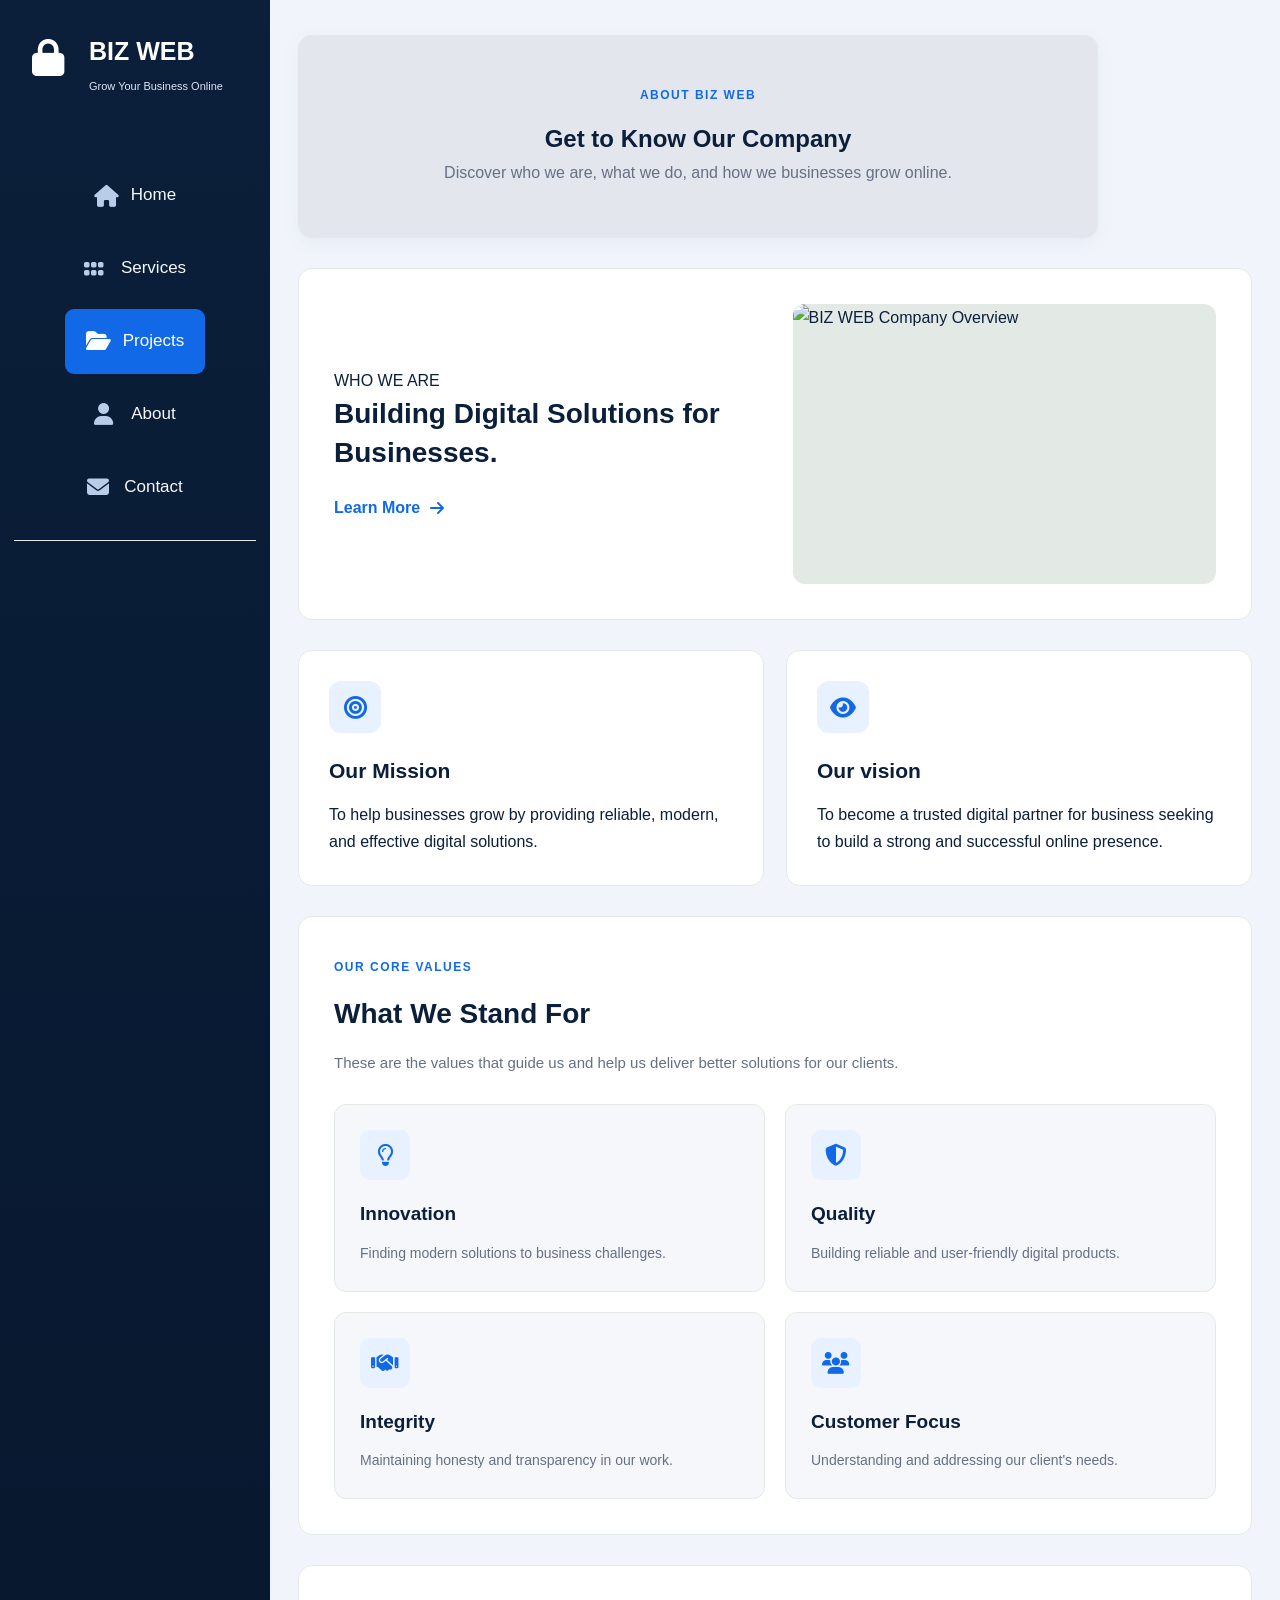
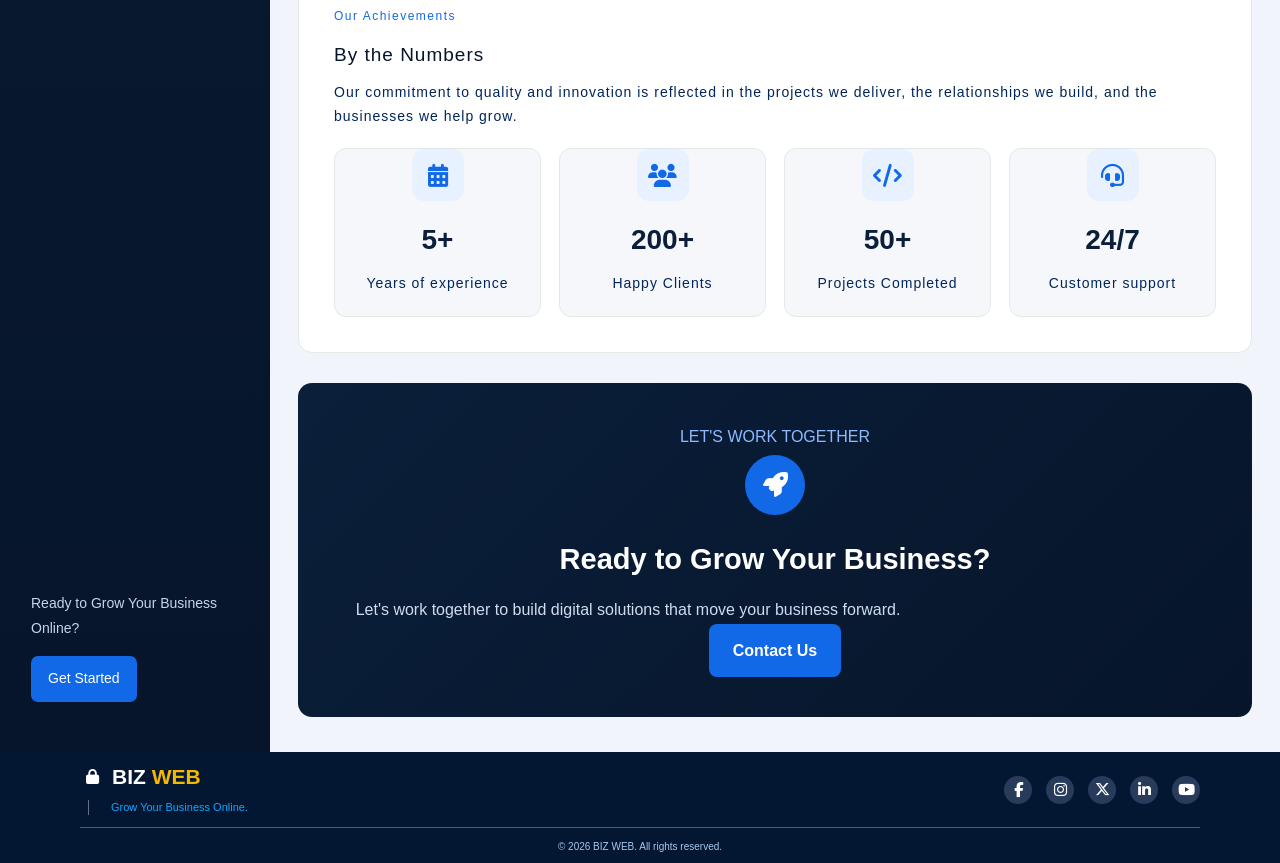
==== about.html @ c1f2aa5a "Create about.html" ====
<!DOCTYPE html>
<html lang="en">
<head>
 <meta charset="UTF-8">
 <meta name="viewport" content="width=device-width, initial-scale=1">
 <title>BIZ WEB | ABOUT</title>
  <link rel="stylesheet" href="dashboard.css">
 <link rel="stylesheet"
      href="https://cdnjs.cloudflare.com/ajax/libs/font-awesome/6.5.2/css/all.min.css">
</head>

<body>
 <div class="about-layout">
  <!---------- SIDEBAR---------->
  
 <aside class="sidebar">
        <div class="sidebar-brand">
        <h2>BIZ WEB</h2>
        <p class="sidebar-tagline">Grow Your Business Online</p>
      </div>
      <nav>
       <a href="index.html"> <i class="fas fa-house"></i> Home</a>
               <a href="services.html"><i class="fas fa-grip"></i> Services</a>
        <a href="projects.html"><i class="fas fa-folder-open"></i> Projects</a>
        <a href="about.html"><i class="fas fa-user"></i> About</a>
        <a href="contact.html"><i class="fas fa-envelope"></i> Contact</a>
      </nav>
      <div class="sidebar-bottom">
        <p>Ready to Grow Your Business Online?</p>
        <a href="contact.html" class="sidebar-cta">
          Get Started
        </a>
        
      </div>
    </aside>
    <main class="about-main">
     <section id="about-section">
      <p class="eyebrow">ABOUT BIZ WEB</p>
      <h1>Get to Know Our Company</h1>
      <p>Discover who we are, what we do, and how we businesses grow online. </p>
     </section>
     <section id="company-overview">
      <div class="overview-content">
       <span class="eyebrow">WHO WE ARE</span>
       <h2>Building Digital Solutions for Businesses. </h2>
       <a href="services.html">Learn More <i class="fas fa-arrow-right"></i></a>
      </div>
      <div class="overview-image">
       <img src="image/company-overview.jpg" alt="BIZ WEB Company Overview">
      </div>
     </section>
     <section id="featured-section">
      <div class="our-mission-container">
       <div class="mission-card">
        <div class="card-icon">
         <i class="fas fa-bullseye"></i>
        </div>
        <h3>Our Mission</h3>
        <p>To help businesses grow by providing reliable, modern, and effective digital solutions. </p>
       </div>
        <div class="vision-card">
         <div class="card-icon">
          <i class="fas fa-eye"></i>
         </div>
         <h3>Our vision</h3>
         <p>To become a trusted digital partner for business seeking to build a strong and successful online presence. </p>
        </div>
       </div>
     </section>
     <section id="core-values">
      <span class="eyebrow">OUR CORE VALUES</span>
      <h2>What We Stand For</h2>
      <p>These are the values that guide us and help us deliver better solutions for our clients. </p>
      <div class="core-container">
       <div class="core-card">
        <div class="card-icon">
         <i class="fa-regular fa-lightbulb"></i>
        </div>
        <h3>Innovation</h3>
        <p>Finding modern solutions to business challenges. </p>
       </div>
       <div class="core-card">
        <div class="card-icon">
         <i class="fas fa-shield-halved"></i>
        </div>
        <h3>Quality</h3>
        <p>Building reliable and user-friendly digital products. </p>
       </div>
       <div class="core-card">
        <div class="card-icon">
        <i class="fas fa-handshake"></i>
       </div>
       <h3>Integrity</h3>
       <p>Maintaining honesty and transparency in our work. </p>
       </div>
       <div class="core-card">
        <div class="card-icon">
         <i class="fas fa-users"></i>
        </div>
        <h3>Customer Focus</h3>
        <p>Understanding and addressing our client's needs. </p>
       </div>
      </div>
     </section>
     <section id="company-stat-section">
      <span class="eyebrow">Our Achievements</span>
      <h2>By the Numbers</h2>
      <p>Our commitment to quality and innovation is reflected in the projects we deliver, the relationships we build, and the businesses we help grow. </p>
      <div class="stats-container">
       <div class="stat-card">
        <div class="card-icon">
         <i class="fas fa-calendar-days"></i>
        </div>
        <h3>5+</h3>
        <p>Years of experience</p>
       </div>
       <div class="stat-card">
        <div class="card-icon">
         <i class="fas fa-users"></i>
        </div>
        <h3>200+</h3>
        <p>Happy Clients</p>
       </div>
       <div class="stat-card">
        <div class="card-icon">
         <i class="fas fa-code">
         </i>
        </div>
        <h3>50+</h3>
        <p>Projects Completed</p>
       </div>
       <div class="stat-card">
        <div class="card-icon">
         <i class="fas fa-headset"></i>
        </div>
        <h3>24/7</h3>
        <p>Customer support</p>
       </div>
      </div>
     </section>
     <section id="about-cta">
      <span class="eyebrow">LET'S WORK TOGETHER</span>
      <div class="cta-icon">
       <i class="fas fa-rocket"></i>
      </div>
      <h2>Ready to Grow Your Business?</h2>
      <p>Let's work together to build digital solutions
    that move your business forward. </p>
    <a href="contact.html" class="cta-btn">Contact Us</a>
  </section>
    </main>
    <footer class="site-footer">
      <div class="container-grid">
   <div class="footer-brand">
   <div class="logo">
    <i class="fas fa-lock"></i>
   </div>
   <div class="dashboard-name">BIZ <span class="highlight">WEB</span></div>
   <p class="eyebrow">Grow Your Business Online.</p>
   </div>
  <div class="contact-socials">
<a href="#" aria-label="Facebook">
        <i class="fa-brands fa-facebook-f"></i>
    </a>

    <a href="#" aria-label="Instagram">
        <i class="fa-brands fa-instagram"></i>
    </a>

    <a href="#" aria-label="X">
        <i class="fa-brands fa-x-twitter"></i>
    </a>

    <a href="#" aria-label="LinkedIn">
        <i class="fa-brands fa-linkedin-in"></i>
    </a>
    <a href="#" aria-label="YouTube">
     <i class="fa-brands fa-youtube"></i>
    </a>
    <p>© 2026 BIZ WEB. All rights reserved.</p>
</div>
</div>
</footer>
<script src="dashboard.js"></script>
</body>
</html>
---- dashboard.css ----
:root {
    --primary: #0b1f3a;       /* Main navy */
    --primary-dark: #06152a;  /* Dark navy */
    --secondary: #2f80ed;     /* Blue accent */
    --accent: #f5b800;        /* Gold accent */
    --white: #ffffff;
    --text: #475467;
    --light: #f1f3f5;
    --border: #e3eae6;
    --eyebrow: #2f80ed;
    --heading: #0b1f3a;
    --paragraph: #475467;
    --stats-bg: #e3e7ed;
}

* {
    margin: 0;
    padding: 0;
    box-sizing: border-box;
}
body {
    font-family: Arial,sans-serif;
    background-color: var(--light);
    color: var(--text);
    line-height: 1.7;
 
}
nav {
    display: flex;
    align-items: center;
    justify-content: space-between;
    background-color: var(--light);
    padding: 20px 8%;
    border-bottom: 1px solid #e3eae6;
}
.dashboard-logo {
    width: 40px;
    height: 40px;
    background-color: #FFC928;
    color: var(--secondary);
    display: flex;
    justify-content: center;
    align-items: center;
    border-radius: 50%;
    font-size: 22px;
    margin-right: 10px;
}
.dashboard-logo i {
    font-size: 20px;
    color: #06152A;
}
.dashboard-name {
    color: var(--primary-dark);
    font-size: 1.1rem;
    font-weight: 600;
}
.dashboard-name .highlight {
  color: var(--accent);
}
nav ul {
    display: flex;
    gap: 30px;
    list-style: none;
    margin: 0;
    padding: 0;
}

nav ul li a {
    text-decoration: none;
    color: var(--primary-dark);
    font-size: 16px;
    font-weight: 500;
    
}

nav ul li a:hover {
    color: var(--secondary);
}
#menu-toggle {
    display: none;
    background: var(--secondary);
    color: var(--primary);
    border: none;
    padding: 10px 14px;
    border-radius: 8px;
    font-size: 22px;
    cursor: pointer;
    transition: 0.3s ease;
}
#menu-toggle:hover {
    transform: scale(1.05);
}
/* DASHBOARD HERO */
#dashboard-hero {
    background: linear-gradient(115deg, #0b1f3a, #263da0, #5555ff);
    color: #ffffff;
    padding: 50px 7%;
    min-height: 360px;
    display: flex;
    flex-direction: column;
    align-items: flex-start;
    position: relative;
    overflow: hidden;
}

#dashboard-hero > .eyebrow {
    font-size: 20px;
    margin-bottom: 8px;
    letter-spacing: 0.3px;
}

#dashboard-hero > h2 {
    font-size: 62px;
    line-height: 1.15;
    margin-bottom: 12px;
}

#dashboard-hero > p:not(.eyebrow) {
    max-width: 470px;
    font-size: 18px;
    line-height: 1.6;
    margin-bottom: 16px;
}

#explore-our-services {
    background: #3563f6;
    color: #ffffff;
    border: none;
    border-radius: 13px;
    padding: 17px 26px;
    font-size: 16px;
    font-weight: 600;
    display: flex;
    align-items: center;
    gap: 15px;
    transition: background 0.3s ease;
}

#explore-our-services:hover {
    background: #244ce0;
}

/* PROFILE CARD */
.dashboard-container {
    position: absolute;
    top: 50%;
    right: 7%;
    transform: translateY(-50%);
    width: 34%;
}

.dashboard-card {
    background: #ffffff;
    color: #0b1f3a;
    border-radius: 14px;
    padding: 30px;
    min-height: 255px;
    box-shadow: 0 8px 25px rgba(0, 0, 0, 0.08);
    display: grid;
    grid-template-columns: 95px 1fr;
    align-content: center;
    column-gap: 22px;
}

.dashboard-card .card-icon {
    grid-row: 1 / 4;
    width: 92px;
    height: 92px;
    background: #dce5ff;
    color: #3563f6;
    border-radius: 50%;
    display: flex;
    align-items: center;
    justify-content: center;
    font-size: 56px;
}

.dashboard-card h3 {
    font-size: 24px;
    margin: 4px 0 8px;
}

.dashboard-card > p:not(.account-description) {
    color: #63769c;
    font-size: 15px;
    margin-bottom: 12px;
}

.dashboard-card .account-status {
    color: #009b5a;
    font-size: 14px;
    font-weight: 600;
    display: flex;
    align-items: center;
    gap: 10px;
    margin-top: 4px;
    margin-bottom: 0;
}

.account-status i {
    font-size: 23px;
    color: #16a34a;
}
.account-status span {
    color: #16a34a;
    font-size: 14px;
    font-weight: 600;
}
.dashboard-card hr {
    grid-column: 1 / -1;
    width: 100%;
    border: none;
    border-top: 1px solid #dce3ef;
    margin: 22px 0 18px;
}

.dashboard-card .account-description {
    grid-column: 1 / -1;
    color: #63769c;
    font-size: 15px;
    line-height: 1.6;
}

/* QUICK LINKS SECTION */
#quick-hero {
    padding: 38px 7% 24px;
    background: #f8faff;
}

#quick-hero > h3 {
    font-size: 30px;
    margin-bottom: 4px;
}

#quick-hero > p {
    color: #475a7b;
    font-size: 16px;
    margin-bottom: 20px;
}

.quick-container {
    display: grid;
    grid-template-columns: repeat(4, minmax(0, 1fr));
    gap: 22px;
}

.quick-card {
    background: #ffffff;
    border: 1px solid #dce5f3;
    border-radius: 13px;
    padding: 20px 24px;
    min-height: 235px;
    display: flex;
    flex-direction: column;
    align-items: flex-start;
    transition: transform 0.3s ease, box-shadow 0.3s ease;
}

.quick-card:hover {
    transform: translateY(-4px);
    box-shadow: 0 8px 20px rgba(11, 31, 58, 0.07);
}

.quick-card .card-icon {
    width: 56px;
    height: 56px;
    border-radius: 50%;
    background: #4169ff;
    color: #ffffff;
    display: flex;
    align-items: center;
    justify-content: center;
    font-size: 27px;
    margin-bottom: 14px;
}

.quick-card:nth-child(2) .card-icon {
    background: #25c6a6;
}

.quick-card:nth-child(3) .card-icon {
    background: #8050f6;
}

.quick-card:nth-child(4) .card-icon {
    background: #ffb91f;
}

.quick-card h3 {
    font-size: 19px;
    margin-bottom: 9px;
}

.quick-card p {
    color: #63769c;
    font-size: 15px;
    line-height: 1.55;
    margin-bottom: 15px;
}

.quick-card a {
    color: #245cff;
    font-size: 15px;
    font-weight: 600;
    display: flex;
    align-items: center;
    gap: 12px;
    margin-top: auto;
}

.quick-card a:hover {
    color: #0b1f3a;
}
.quick-card a,
.quick-card a:hover {
    text-decoration: none;
}

/* CALL-TO-ACTION SECTION */
#cta-hero {
    margin: 0 7% 24px;
    padding: 18px 24px;
    min-height: 100px;
    background: #f0f4ff;
    border: 1px solid #dfe7ff;
    border-radius: 13px;
    display: flex;
    align-items: center;
    gap: 24px;
}

.cta-icon {
    width: 60px;
    height: 60px;
    flex-shrink: 0;
    background: #dce5ff;
    color: #3563f6;
    border-radius: 50%;
    display: flex;
    align-items: center;
    justify-content: center;
    font-size: 32px;
}

#cta-hero h3 {
    font-size: 20px;
    margin-bottom: 5px;
}

#cta-hero p {
    color: #63769c;
    font-size: 14px;
    line-height: 1.5;
}

#view-more {
    margin-left: auto;
    background: #ffffff;
    color: #245cff;
    border: 1px solid #245cff;
    border-radius: 12px;
    padding: 12px 20px;
    font-size: 14px;
    display: flex;
    align-items: center;
    gap: 12px;
    white-space: nowrap;
}

#view-more:hover {
    background: #245cff;
    color: #ffffff;
}

/* FOOTER */
.site-footer {
    background: #0b1f3a;
    color: #ffffff;
    padding: 22px 7%;
}

.container-grid {
    display: flex;
    align-items: center;
    justify-content: space-between;
    gap: 25px;
}

.footer-brand {
    display: flex;
    align-items: center;
    gap: 10px;
}

.footer-brand .logo {
    background: transparent;
    color: #ffffff;
    font-size: 30px;
    width: 35px;
}

.footer-brand .dashboard-name {
    color: #ffffff;
    font-size: 21px;
}

.footer-brand .eyebrow {
    color: #ffffff;
    font-size: 14px;
    border-left: 1px solid #62708b;
    padding-left: 22px;
    margin-left: 8px;
}

.contact-socials {
    display: flex;
    align-items: center;
    gap: 12px;
}

.contact-socials a {
    color: #ffffff;
    background: #293b5a;
    width: 28px;
    height: 28px;
    border-radius: 50%;
    display: flex;
    align-items: center;
    justify-content: center;
    font-size: 17px;
}

.contact-socials a:hover {
    background: #3563f6;
}
.contact-socials a,
.contact-socials a:hover {
    text-decoration: none;
}

.contact-socials p {
    font-size: 12px;
    margin-left: 80px;
    white-space: nowrap;
}

/* ==============================
   SERVICES HERO SECTION
============================== */

#our-services-hero {
    min-height: 297px;
    padding: 28px 6.4%;
    position: relative;
    isolation: isolate;
    overflow: hidden;
    display: flex;
    flex-direction: column;
    align-items: flex-start;
    justify-content: center;
    color: var(--white);

    background-color: var(--navy);

    /*
       Place your hero image in the same folder
       as this CSS file and name it services-hero.jpg.
    */

    background-image: url("services-hero.jpg");
    background-position: center;
    background-size: cover;
    background-repeat: no-repeat;
}

/* Dark blue overlay on the left */

#our-services-hero::before {
    content: "";
    position: absolute;
    inset: 0;
    z-index: -1;

    background: linear-gradient(
        110deg,
        #061b40 0%,
        #06265a 65%,
        rgba(0, 39, 95, 0.92) 100%
    );

    clip-path: polygon(
        0 0,
        62.5% 0,
        48% 100%,
        0 100%
    );
}

/* Diagonal blue stripe */

#our-services-hero::after {
    content: "";
    position: absolute;
    inset: 0;
    z-index: -1;

    background-color: #0864e9;

    clip-path: polygon(
        62.5% 0,
        65% 0,
        48% 100%,
        45.5% 100%
    );
}

/* Hero eyebrow */
#our-services-hero .eyebrow {
    color: #ffca28;
    font-size: 17px;
    font-weight: 800;
    letter-spacing: 2px;
    margin-bottom: 4px;
}

#our-services-hero .eyebrow span {
    display: inline-block;
    width: 34px;
    height: 2px;
    background-color: #ffca28;
    margin-left: 12px;
    vertical-align: middle;
}

/* Main heading */

#our-services-hero h1 {
    max-width: 455px;
    font-size: 36px;
    font-weight: 800;
    line-height: 1.12;
    margin-bottom: 10px;
    color: var(--white);
}

#our-services-hero h1 .highlight {
    color: #12a3ff;
}

/* Hero description */

#our-services-hero > p:last-child {
    max-width: 410px;
    font-size: 15px;
    line-height: 1.45;
    color: #f5f8ff;
}
.our-service-card a {
    color: #007bff;
    font-size: 12px;
    font-weight: 600;
    text-decoration: none;
    display: inline-flex;
    align-items: center;
    gap: 10px;
    margin: auto 20px 14px;
    padding-top: 2px;
}


/* ==============================
   WHAT WE OFFER SECTION
============================== */

#what-we-offer-hero {
    padding: 25px 6.25% 28px;
    text-align: center;
    background-color: var(--white);
}

/* Section eyebrow */

#what-we-offer-hero > .eyebrow {
    color: #ffad00;
    font-size: 13px;
    font-weight: 800;
    letter-spacing: 0.5px;
    margin-bottom: 1px;
}

#what-we-offer-hero > .eyebrow span {
    display: inline-block;
    width: 27px;
    height: 2px;
    background-color: var(--accent);
    vertical-align: middle;
    margin: 0 10px;
}

/* Section heading */

#what-we-offer-hero > h2 {
    color: var(--text);
    font-size: 34px;
    font-weight: 800;
    line-height: 1.25;
    margin-bottom: 3px;
}

#what-we-offer-hero > h2 .highlight {
    color: var(--blue);
}

/* Introductory paragraph */

#what-we-offer-hero > p:not(.eyebrow) {
    max-width: 550px;
    margin: 0 auto 20px;
    font-size: 13px;
    line-height: 1.55;
    color: #24446f;
}

/* Service cards container */

.our-services-container {
    display: grid;
    grid-template-columns: repeat(3, minmax(0, 1fr));
    gap: 18px 21px;
    text-align: left;
}

/* Individual service card */

.our-service-card {
    min-width: 0;
    border: 1px solid var(--border);
    border-radius: 8px;
    overflow: hidden;
    background-color: var(--white);
    display: flex;
    flex-direction: column;
    transition:
        transform 0.3s ease,
        box-shadow 0.3s ease;
}

.our-service-card:hover {
    transform: translateY(-4px);
    box-shadow: 0 8px 22px rgba(0, 39, 95, 0.1);
}

/* Service images */

.our-service-card img {
    display: block;
    width: 100%;
    height: 135px;
    object-fit: cover;
}

/* Service titles */

.our-service-card h3 {
    color: var(--text);
    font-size: 14px;
    font-weight: 800;
    line-height: 1.4;
    margin: 13px 20px 5px;
}

/* Service descriptions */

.our-service-card p {
    color: #29466f;
    font-size: 12.5px;
    line-height: 1.45;
    margin: 0 20px 10px;
}

/* Learn More links */

.our-service-card a {
    color: #007bff;
    font-size: 12px;
    font-weight: 600;
    display: inline-flex;
    align-items: center;
    gap: 10px;
    margin: auto 20px 14px;
    padding-top: 2px;
}

.our-service-card a:hover {
    color: #0054b8;
}

.our-service-card a i {
    font-size: 13px;
    transition: transform 0.3s ease;
}

.our-service-card a:hover i {
    transform: translateX(4px);
}


/* ==============================
   WHY CHOOSE BIZ WEB
============================== */

#why-choose-hero {
    padding: 12px 6.25% 22px;
    text-align: center;
    background-color: #edf6ff;
    background-image: linear-gradient(
        120deg,
        #f3f9ff,
        #eaf4ff
    );
}

/* Section eyebrow */

#why-choose-hero > .eyebrow {
    color: #f0a900;
    font-size: 13px;
    font-weight: 800;
    margin-bottom: 2px;
}

#why-choose-hero > .eyebrow span {
    display: inline-block;
    width: 27px;
    height: 2px;
    background-color: var(--accent);
    vertical-align: middle;
    margin: 0 10px;
}

/* Main heading */

#why-choose-hero > h2 {
    color: var(--text);
    font-size: 30px;
    font-weight: 800;
    line-height: 1.3;
    margin-bottom: 10px;
}

#why-choose-hero > h2 .highlight {
    color: var(--blue);
}

/* Benefits container */

.why-choose-container {
    display: grid;
    grid-template-columns: repeat(4, minmax(0, 1fr));
    gap: 22px;
}

/* Individual benefit */

.why-choose-card {
    display: flex;
    flex-direction: column;
    align-items: center;
    text-align: center;
}

/* Circular icon background */

.card-icon {
    width: 52px;
    height: 52px;
    border-radius: 50%;
    background-color: var(--secondary);
    color: var(--white);
    display: flex;
    justify-content: center;
    align-items: center;
    margin-bottom: 9px;
    font-size: 25px;
}

/* Alternate icon backgrounds */

.why-choose-card:nth-child(even) .card-icon {
    background-color: #ffbd16;
}

/* Benefit titles */

.why-choose-card h3 {
    font-size: 12px;
    font-weight: 800;
    color: var(--text);
    margin-bottom: 5px;
}

/* Benefit descriptions */

.why-choose-card p {
    max-width: 200px;
    color: #29466f;
    font-size: 11.5px;
    line-height: 1.5;
}


/* ==============================
   CALL-TO-ACTION SECTION
============================== */

#cta-section {
    min-height: 91px;
    padding: 14px 8%;
    position: relative;
    overflow: hidden;

    display: grid;

    /*
       Icon | Message | Button
    */

    grid-template-columns: 82px minmax(0, 1fr) auto;
    align-items: center;
    column-gap: 30px;

    background-color: var(--navy);
    background-image: linear-gradient(
        110deg,
        #061b40,
        #00265c
    );

    color: var(--white);
}

/* Blue diagonal shapes */

#cta-section::before {
    content: "";
    position: absolute;
    top: 0;
    left: 0;
    width: 62px;
    height: 100%;
    background-color: #0864e9;
    clip-path: polygon(0 0, 100% 0, 0 100%);
}

#cta-section::after {
    content: "";
    position: absolute;
    top: 0;
    right: 0;
    width: 42px;
    height: 100%;
    background-color: #0864e9;
    clip-path: polygon(100% 0, 100% 100%, 0 100%);
}

/* Rocket icon container */

.section-icon {
    min-height: 52px;
    border-right: 1px solid rgba(255, 255, 255, 0.6);

    display: flex;
    align-items: center;
    justify-content: center;

    color: var(--yellow);
    font-size: 39px;
}

/* CTA heading */

#cta-section h2 {
    color: var(--white);
    font-size: 22px;
    font-weight: 800;
    line-height: 1.3;
    margin-bottom: 2px;
}

#cta-section h2 .highlight {
    color: #10a5ff;
}

/* CTA paragraph */

#cta-section > p {
    grid-column: 2;
    grid-row: 2;
    color: #f3f7ff;
    font-size: 12px;
    line-height: 1.5;
}

/* CTA button */

#get-started {
    grid-column: 3;
    grid-row: 1 / 3;

    min-width: 132px;
    padding: 10px 19px;

    border: none;
    border-radius: 30px;

    background-color: var(--accent);
    color: var(--navy);

    font-size: 12px;
    font-weight: 800;

    display: inline-flex;
    align-items: center;
    justify-content: center;
    gap: 12px;

    transition:
        background-color 0.3s ease,
        transform 0.3s ease;
}

#get-started:hover {
    background-color: var(--heading);
    transform: translateY(-2px);
}

#get-started i {
    font-size: 13px;
}


/* ==============================
   FOOTER
============================== */

.site-footer {
    background-color: #031733;
    color: var(--white);
    padding: 12px 6.25% 8px;
}

/* Footer main layout */

.container-grid {
    display: grid;
    grid-template-columns: 1fr auto;
    align-items: center;
    gap: 15px;
    padding-bottom: 12px;
    border-bottom: 1px solid rgba(255, 255, 255, 0.3);
}

/* Footer brand */

.footer-brand {
    display: grid;
    grid-template-columns: 27px auto;
    align-items: center;
    column-gap: 5px;
}

/* Footer logo */

.footer-brand .logo {
    width: 25px;
    height: 25px;
    border-radius: 50%;
    background-color: var(--yellow);
    color: var(--navy);

    display: flex;
    align-items: center;
    justify-content: center;

    font-size: 15px;
}

/* Footer brand name */

.dashboard-name {
    color: var(--primary-dark);
    font-size: 17px;
    font-weight: 800;
    line-height: 1.2;
}

.dashboard-name .highlight {
    color: var(--accent);
}

/* Footer tagline */

.footer-brand .eyebrow {
    grid-column: 1 / 3;
    color: #12a5ff;
    font-size: 11px;
    margin-top: 1px;
    line-height: 1.4;
}

/* Social media links */

.contact-socials {
    display: flex;
    align-items: center;
    justify-content: flex-end;
    gap: 14px;
}

.contact-socials a {
    color: var(--white);
    font-size: 15px;
    display: inline-flex;
    align-items: center;
    justify-content: center;
    transition: color 0.3s ease;
}

.contact-socials a:hover {
    color: var(--yellow);
}

/* Copyright */

.contact-socials p {
    display: none;
}

/* Copyright text at the bottom */

.site-footer::after {
    content: "© 2026 BIZ WEB. All rights reserved.";
    display: block;
    text-align: center;
    color: #a7c8ee;
    font-size: 10px;
    padding-top: 10px;
}


/* =====================================
   BIZ WEB PROJECTS DASHBOARD
===================================== */

.projects-layout {
  display: flex;
  min-height: 100vh;
  background: #f1f5fb;
  font-family: Arial, sans-serif;
  color: #0b1f3a;
}

/* =====================================
   SIDEBAR
===================================== */

.sidebar {
  width: 270px;
  min-width: 270px;
  min-height: 100vh;
  background: linear-gradient(180deg, #0b1f3a, #06152a);
  color: #f5f7fa;
  padding: 30px 14px;
  display: flex;
  flex-direction: column;
  box-sizing: border-box;
}

.sidebar-brand {
  padding: 0 20px;
  margin-bottom: 48px;
  position: relative;
}

.sidebar-brand::before {
  content: "\f023";
  font-family: "Font Awesome 6 Free";
  font-weight: 900;
  font-size: 37px;
  position: absolute;
  left: 18px;
  top: -4px;
  color: #ffffff;
}

.sidebar-brand h2 {
  font-size: 25px;
  margin: 0 0 4px 55px;
  font-weight: 700;
  color: #ffffff;
}

.sidebar-tagline {
  font-size: 11px;
  margin: 0 0 0 55px;
  white-space: nowrap;
  color: #dce6f5;
}

/* SIDEBAR NAVIGATION */

.sidebar nav {
  display: flex;
  flex-direction: column;
  gap: 8px;
}
.sidebar nav {
  background: transparent;
}

.sidebar nav a {
  display: flex;
  align-items: center;
  gap: 15px;
  padding: 18px 21px;
  border-radius: 9px;
  background: transparent;
  color: #f5f7fa;
  text-decoration: none;
  font-size: 17px;
  transition: background 0.3s ease;
}

.sidebar nav a i {
  width: 22px;
  font-size: 22px;
  color: #b9cce8;
}

.sidebar nav a:hover,
.sidebar nav a[href="projects.html"] {
background: #1269e8;
  color: #ffffff;
}

.sidebar nav a[href="projects.html"] i {
  color: #ffffff;
}

/* SIDEBAR BOTTOM */

.sidebar-bottom {
  margin-top: auto;
  padding: 20px 17px;
  color: #c6d5eb;
}

.sidebar-bottom p {
  font-size: 14px;
  line-height: 1.8;
  margin-bottom: 15px;
}

.sidebar-cta {
  display: inline-block;
  padding: 11px 17px;
  background: #1269e8;
  border-radius: 7px;
  color: #ffffff;
  text-decoration: none;
  font-size: 14px;
}
/* =====================================
   MAIN PROJECT AREA
===================================== */

.project-main {
  flex: 1;
  min-width: 0;
  padding: 38px 25px;
  background: #f1f5fb;
  border-radius: 9px 0 0 0;
  box-sizing: border-box;
}

/* =====================================
   PROJECT HERO
===================================== */

#project-hero {
  display: grid;
  grid-template-columns: minmax(0, 1fr) repeat(3, 176px);
  column-gap: 22px;
  row-gap: 12px;
  align-items: start;
  margin-bottom: 44px;
  padding: 0 9px;
}

#project-hero > .eyebrow {
  grid-column: 1;
  grid-row: 1;
  margin: 0 0 0;
  color: #0868f5;
  font-size: 15px;
  font-weight: 700;
  letter-spacing: 2px;
}

#project-hero > h2 {
  grid-column: 1;
  grid-row: 2;
  margin: 0;
  font-size: 31px;
  line-height: 1.35;
  color: #0b1f3a;
}

#project-hero > p:not(.eyebrow) {
  grid-column: 1;
  grid-row: 3;
  margin: 5px 0 0;
  font-size: 17px;
  line-height: 1.75;
  color: #506d9c;
}

/* =====================================
   PROJECT STATISTICS
===================================== */

.project-stats-container {
  grid-column: 2 / 5;
  grid-row: 1 / 4;
  display: grid;
  grid-template-columns: repeat(3, minmax(0, 1fr));
  gap: 22px;
}

.project-stat-card {
  min-height: 163px;
  padding: 20px 24px;
  background: #ffffff;
  border-radius: 12px;
  box-shadow: 0 5px 20px rgba(24, 67, 125, 0.04);
  box-sizing: border-box;
}

.card-icon {
  width: 47px;
  height: 47px;
  border-radius: 50%;
  display: flex;
  align-items: center;
  justify-content: center;
  background: #e5efff;
  color: #0868f5;
  font-size: 22px;
  margin-bottom: 13px;
}

.project-stat-card:nth-child(2) .card-icon {
  background: #fff2d4;
  color: #f5a800;
}

.project-stat-card:nth-child(3) .card-icon {
  background: #d9f7e9;
  color: #08ad65;
}

.project-stat-card h3 {
  font-size: 29px;
  margin: 0 0 7px;
  color: #0b1f3a;
}

.project-stat-card p {
  margin: 0;
  font-size: 15px;
  color: #6983ad;
}


/* =====================================
   PROJECT CARDS SECTION
===================================== */

.project-section {
  display: grid;
  grid-template-columns: repeat(3, minmax(0, 1fr));
  gap: 20px;
  align-items: stretch;
}

/* Your first project-container wraps the first card.
   Make it behave like the other project cards. */

.project-container {
  display: contents;
}

.project-card {
  min-width: 0;
  padding: 24px 25px 25px;
  background: #ffffff;
  border-radius: 12px;
  box-shadow: 0 5px 20px rgba(24, 67, 125, 0.05);
  box-sizing: border-box;
  display: flex;
  flex-direction: column;
}

/* PROJECT IMAGE */

.project-image {
  width: 100%;
  height: 194px;
  margin-bottom: 30px;
  overflow: hidden;
  border-radius: 8px;
  border: 1px solid #d9e4f4;
  box-sizing: border-box;
}

.project-image img {
  display: block;
  width: 100%;
  height: 100%;
  object-fit: cover;
  object-position: center;
}

/* PROJECT STATUS */

.project-status {
  display: inline-flex;
  align-items: center;
  align-self: flex-start;
  gap: 8px;
  padding: 6px 10px;
  border-radius: 20px;
  font-size: 14px;
  margin-bottom: 15px;
}

.status-dot {
  width: 10px;
  height: 10px;
  display: inline-block;
  border-radius: 50%;
  flex-shrink: 0;
}

.project-status.in-progress {
  background: #fff3d5;
  color: #754000;
}

.project-status.in-progress .status-dot {
  background: #ffb900;
}

.project-status.completed {
  background: #dff8ec;
  color: #0b1f3a;
}

.project-status.completed .status-dot {
  background: #0bb86b;
}

.project-status.pending {
  background: #edf2fa;
  color: #0b1f3a;
}

.project-status.pending .status-dot {
  background: #879bbb;
}

/* PROJECT TITLES */

.project-card h3 {
  margin: 0 0 10px;
  font-size: 22px;
  line-height: 1.4;
  color: #0b1f3a;
}

/* PROJECT DESCRIPTIONS */

.project-card > p {
  margin: 0 0 22px;
  font-size: 16px;
  line-height: 1.6;
  color: #506d9c;
}

/* TECHNOLOGY LABELS */

.project-technologies {
  display: flex;
  flex-wrap: wrap;
  gap: 9px;
  margin-top: auto;
  margin-bottom: 27px;
}

.project-technologies span {
  padding: 6px 14px;
  background: #eaf2ff;
  border-radius: 20px;
  font-size: 13px;
  color: #0756c9;
}

/* CARD DIVIDER */

.project-card hr {
  width: 100%;
  height: 1px;
  border: none;
  background: #e3ebf7;
  margin: 0 0 21px;
}

/* VIEW PROJECT LINK */

.project-card > a {
  display: inline-flex;
  align-items: center;
  justify-content: flex-start;
  gap: 14px;
  text-decoration: none;
  color: #0868f5;
  font-size: 16px;
  font-weight: 600;
}

.project-card > a i {
  font-size: 17px;
  transition: transform 0.3s ease;
}

.project-card > a:hover i {
  transform: translateX(5px);
}


/* =====================================
   PROJECTS PAGE FOOTER
===================================== */

.projects-layout > .site-footer {
  display: none;
}


/* =====================================
   ABOUT PAGE LAYOUT
===================================== */

.about-layout {
  display: flex;
  flex-wrap: wrap;
  width: 100%;
  min-height: 100vh;
  background: #f1f5fb;
  font-family: Arial, sans-serif;
  color: #0b1f3a;
  box-sizing: border-box;
  margin: 0;
}

/* =====================================
   SIDEBAR
===================================== */

.about-layout .sidebar {
  width: 270px;
  min-width: 270px;
  min-height: 100vh;
  background: linear-gradient(180deg, #0b1f3a, #06152a);
  color: #f5f7fa;
  padding: 30px 14px;
  display: flex;
  flex-direction: column;
  box-sizing: border-box;
}

.about-layout .sidebar-brand {
  padding: 0 20px;
  margin-bottom: 48px;
  position: relative;
}

.about-layout .sidebar-brand::before {
  content: "\f023";
  font-family: "Font Awesome 6 Free";
  font-weight: 900;
  font-size: 37px;
  position: absolute;
  left: 18px;
  top: -4px;
  color: #ffffff;
}

.about-layout .sidebar-brand h2 {
  font-size: 25px;
  margin: 0 0 4px 55px;
  font-weight: 700;
  color: #ffffff;
}

.about-layout .sidebar-tagline {
  font-size: 11px;
  margin: 0 0 0 55px;
  white-space: nowrap;
  color: #dce6f5;
}

/* SIDEBAR NAVIGATION */
.about-layout > .site-footer {
  flex: 0 0 100%;
}


/* =====================================
   PROJECTS PAGE FOOTER
===================================== */







/* =====================================
   MAIN CONTENT
===================================== */

.about-main {
  flex: 1;
  align-items: center;
  justify-content: center;
  padding: 35px 28px;
}

.about-main #about-section {
  padding: 50px;
  align-items: center;
  justify-content: center;
  margin-bottom: 30px;
  display: flex;
  flex-direction: column;
  max-width: 800px;
  background: var(--stats-bg);
  border-radius: 14px;
  box-shadow: 0 5px 20px rgba(24, 67, 125, 0.05);
}

.about-main #about-section h1,
.about-main #about-section h2,
.about-main #about-section h3 {
  color: #0b1f3a;
}

.about-main #about-section p {
  line-height: 1.8;
  color: #667085;
}

.about-main #about-section .eyebrow {
  display: inline-block;
  margin-bottom: 12px;
  color: #1269e8;
  font-size: 12px;
  font-weight: 700;
  letter-spacing: 1.5px;
}



/* =====================================
   COMPANY OVERVIEW
===================================== */

#company-overview {
  display: flex;
  align-items: center;
  margin-bottom: 30px;
  justify-content: space-between;
  gap: 35px;
  padding: 35px;
  background: #ffffff;
  border-radius: 14px;
  border: 1px solid #e3eae6;
}

.overview-content {
  flex: 1;
}

.overview-content h2 {
  max-width: 450px;
  font-size: 28px;
  line-height: 1.4;
  margin: 0 0 22px;
}

.overview-content a {
  display: inline-flex;
  align-items: center;
  gap: 10px;
  color: #1269e8;
  text-decoration: none;
  font-weight: 700;
}

.overview-content a:hover {
  color: #0b1f3a;
}

.overview-image {
  flex: 1;
  min-width: 0;
}

.overview-image img {
  display: block;
  width: 100%;
  height: 280px;
  object-fit: cover;
  border-radius: 12px;
  background: #e3eae6;
}


/* =====================================
   MISSION AND VISION
===================================== */

#featured-section .our-mission-container {
  display: grid;
  grid-template-columns: repeat(2, minmax(0, 1fr));
  gap: 22px;
  min-width: 0;
  margin-bottom: 30px;
}

.mission-card,
.vision-card {
  height: 100%;
  box-sizing: border-box;
  padding: 30px;
  background: #ffffff;
  border: 1px solid #e3eae6;
  border-radius: 14px;
  transition: transform 0.3s ease, box-shadow 0.3s ease;
}

.mission-card:hover,
.vision-card:hover {
  transform: translateY(-4px);
  box-shadow: 0 10px 25px rgba(11, 31, 58, 0.08);
}

.card-icon {
  display: flex;
  align-items: center;
  justify-content: center;
  width: 52px;
  height: 52px;
  margin-bottom: 20px;
  border-radius: 12px;
  background: #e8f1ff;
  color: #1269e8;
  font-size: 23px;
}

.mission-card h3,
.vision-card h3 {
  margin: 0 0 12px;
  font-size: 21px;
}

.mission-card p,
.vision-card p {
  margin-bottom: 0;
}


/* =====================================
   CORE VALUES
===================================== */

#core-values {
padding: 35px;
background: #ffffff;
border: 1px solid #e3eae6;
border-radius: 14px;
margin-bottom: 30px;
}

/* Section eyebrow */
#core-values > .eyebrow {
display: inline-block;
margin-bottom: 12px;
color: #1269e8;
font-size: 12px;
font-weight: 700;
letter-spacing: 1.5px;
}

/* Section heading */
#core-values > h2 {
margin: 0 0 12px;
color: #0b1f3a;
font-size: 28px;
}

/* Section description */
#core-values > p {
max-width: 650px;
margin: 0 0 28px;
color: #667085;
font-size: 15px;
line-height: 1.8;
}

/* Cards layout */
#core-values .core-container {
display: grid;
grid-template-columns: repeat(2, minmax(0, 1fr));
gap: 20px;
}

/* Individual cards */
#core-values .core-card {
padding: 25px;
background: #f5f7fa;
border: 1px solid #e3eae6;
border-radius: 12px;
transition: transform 0.3s ease, box-shadow 0.3s ease;
}

/* Card hover effect */
#core-values .core-card:hover {
transform: translateY(-4px);
box-shadow: 0 8px 20px rgba(11, 31, 58, 0.08);
}

/* Icon container */
#core-values .card-icon {
display: flex;
align-items: center;
justify-content: center;
width: 50px;
height: 50px;
margin-bottom: 18px;
border-radius: 10px;
background: #e8f1ff;
color: #1269e8;
}

/* Icon itself */
#core-values .card-icon i {
font-size: 22px;
}

/* Card heading */
#core-values .core-card h3 {
margin: 0 0 10px;
color: #0b1f3a;
font-size: 19px;
}

/* Card description */
#core-values .core-card p {
margin: 0;
color: #667085;
font-size: 14px;
line-height: 1.8;
}
/* ======================================
COMPANY OVERVIEW
===================================== */
#company-stat-section {
  padding: 35px;
  margin-bottom: 30px;
  background: #ffffff;
  border: 1px solid #e3eae6;
  border-radius: 14px;
}
#company-stat-section h2 {
    margin: 0 0 10px;
    color: var(--primary-dark);
    font-size: 19px;
    font-weight: 500;
    letter-spacing: 1px;
}
#company-stat-section p {
    font-size: 14px;
    font-weight: 500;
    margin-bottom: 20px;
    letter-spacing: 1px;
    color: #00265c;
}
#company-stat-section .eyebrow {
    display: inline-block;
    margin-bottom: 12px;
    color: #1269e8;
    font-size: 12px;
    font-weight: 500;
    letter-spacing: 1.5px
}
.stats-container {
  display: grid;
  grid-template-columns: repeat(4, minmax(0, 1fr));
  gap: 18px;
}
.stat-card {
  padding: 25x 15px;
  text-align: center;
  background: #f5f7fa;
  border: 1px solid #e3eae6;
  border-radius: 12px;
  transition: transform 0.3s ease, box-shadow 0.3s ease;
}
.stat-card:hover {
  transform: translateY(-4px);
  box-shadow: 0 8px 20px rgba(11, 31, 58, 0.07);
}
.stat-card .card-icon {
  margin: 0 auto 15px;
}
.stat-card h3 {
  margin: 0 0 8px;
  color: var(--heading);
  font-size: 28px;
}
.stat-card p {
  margin: 0;
  font-size: 13px;
}

/* ============================
CALL TO ACTION 
============================ */
#about-cta {
  padding: 40px 30px;
  text-align: center;
  background: linear-gradient(135deg, #0b1f3a, #06152A);
  border-radius: 14px;
  color:#ffffff;
}
#about-cta .eyebrow {
  color:#8dbaff;
}
#about-cta .cta-icon {
  display: flex;
  align-items: center;
  justify-content: center;
  width: 60px;
  height: 60px;
  margin: 5px auto 20px;
  border-radius: 50%;
  background: #1269e8;
  color:#ffffff;
  font-size: 25px;
}
#about-cta h2 {
  margin: 0 0 12px;
  color: #ffffff;
  font-size: 29px;

}
#about-cta p {
  max-width: 600px;
  margin: 0 auto 25x;
  color:#d0dced;
}
#about-cta .cta-btn {
  display: inline-block;
  padding: 13px 24px;
  background: #1269e8;
  color: #ffffff;
  text-decoration: none;
  font-weight: 700;
  border-radius: 8px;
  transition: background 0.3s ease;

} 
#about-cta .cta-btn:hover {
  background: #2f80ed;
}



/* =====================================
   CONTACT PAGE BASE
===================================== */

#contact-section,
#contact-content,
#contact-social,
#contact-info,
#contact-cta {
  font-family: Arial, sans-serif;
  box-sizing: border-box;
}

#contact-section *,
#contact-content *,
#contact-social *,
#contact-info *,
#contact-cta * {
  box-sizing: border-box;
}

#contact-section {
  background: #0b1f3a;
  color: #f5f7fa;
  padding: 100px 8%;
  text-align: center;
}

#contact-section .eyebrow {
  color: #f5b800;
  font-size: 13px;
  font-weight: bold;
  letter-spacing: 2px;
  margin-bottom: 20px;
}

#contact-section h2 {
  max-width: 800px;
  margin: 0 auto 20px;
  font-size: clamp(32px, 5vw, 54px);
  line-height: 1.2;
}

#contact-section > p:last-child {
  max-width: 680px;
  margin: 0 auto;
  color: #d4deeb;
  font-size: 16px;
  line-height: 1.8;
}

/* =====================================
   CONTACT INFORMATION
===================================== */

#contact-content {
  background: #f1f3f5;
  padding: 85px 8%;
  text-align: center;
}

#contact-content > .eyebrow {
  color: #2f80ed;
  font-size: 13px;
  font-weight: bold;
  letter-spacing: 2px;
  margin-bottom: 14px;
}

#contact-content > h2 {
  color: #0b1f3a;
  font-size: clamp(28px, 4vw, 40px);
  margin: 0 0 18px;
}

#contact-content > p:not(.eyebrow) {
  max-width: 650px;
  margin: 0 auto;
  color: #475467;
  line-height: 1.8;
}

.content-details {
  display: grid;
  grid-template-columns: repeat(2, minmax(0, 1fr));
  gap: 24px;
  max-width: 950px;
  margin: 45px auto 0;
  text-align: left;
}

.content-details .contact-details {
  background: #ffffff;
  padding: 30px;
  border: 1px solid #e1e7ef;
  border-radius: 12px;
  transition: transform 0.3s ease, box-shadow 0.3s ease;
}

.content-details .contact-details:hover {
  transform: translateY(-5px);
  box-shadow: 0 12px 28px rgba(11, 31, 58, 0.08);
}

.content-details .details-icon,
.content-details .contact-icon {
  width: 52px;
  height: 52px;
  display: flex;
  align-items: center;
  justify-content: center;
  background: #e3eae6;
  color: #2f80ed;
  border-radius: 12px;
  font-size: 21px;
  margin-bottom: 20px;
}

.content-details .contact-dot {
  display: none;
}

.content-details .contact-details h3 {
  color: #0b1f3a;
  font-size: 19px;
  margin: 0 0 12px;
}

.content-details .contact-details p {
  color: #475467;
  font-size: 15px;
  line-height: 1.7;
  margin: 5px 0;
  overflow-wrap: anywhere;
}

/* =====================================
   SOCIAL CONNECTION
===================================== */

#contact-social {
  background: #06152a;
  color: #f5f7fa;
  padding: 65px 8%;
  text-align: center;
}

#contact-social h3 {
  font-size: 27px;
  margin: 0 0 16px;
}

#contact-social > p:not(.contact-social) {
  max-width: 650px;
  margin: 0 auto 25px;
  color: #c5d0df;
  line-height: 1.8;
}

#contact-social .contact-social {
  color: #f5b800;
  font-weight: bold;
  letter-spacing: 1px;
  word-spacing: 15px;
}

/* =====================================
   CONTACT FORM SECTION
===================================== */

#contact-info {
  background: #eaf0f7;
  padding: 90px 8%;
  text-align: center;
}

#contact-info > .eyebrow {
  color: #2f80ed;
  font-size: 13px;
  font-weight: bold;
  letter-spacing: 1.8px;
  margin-bottom: 15px;
}

#contact-info > h2 {
  color: #0b1f3a;
  font-size: clamp(28px, 4vw, 40px);
  margin: 0 0 18px;
}

#contact-info > p:not(.eyebrow) {
  max-width: 650px;
  margin: 0 auto;
  color: #475467;
  line-height: 1.8;
}

#contact-info .contact-info-container {
  max-width: 750px;
  margin: 40px auto 0;
  text-align: left;
}

#contact-info .info-card {
  background: #ffffff;
  padding: 40px;
  border: 1px solid #e0e7f0;
  border-radius: 16px;
  box-shadow: 0 12px 35px rgba(11, 31, 58, 0.06);
}

#contact-info #contact-form {
  display: flex;
  flex-direction: column;
  gap: 12px;
}

#contact-info #contact-form label {
  color: #0b1f3a;
  font-size: 14px;
  font-weight: bold;
  margin-top: 10px;
}

#contact-info #contact-form input,
#contact-info #contact-form select,
#contact-info #contact-form textarea {
  width: 100%;
  padding: 14px 15px;
  border: 1px solid #cbd5e1;
  border-radius: 8px;
  background: #ffffff;
  color: #0b1f3a;
  font-family: Arial, sans-serif;
  font-size: 15px;
  outline: none;
  transition: border-color 0.2s ease, box-shadow 0.2s ease;
}

#contact-info #contact-form input:focus,
#contact-info #contact-form select:focus,
#contact-info #contact-form textarea:focus {
  border-color: #2f80ed;
  box-shadow: 0 0 0 3px rgba(47, 128, 237, 0.12);
}

#contact-info #contact-form textarea {
  min-height: 150px;
  resize: vertical;
  line-height: 1.6;
}

#contact-info #submit-form {
  display: flex;
  align-items: center;
  justify-content: center;
  gap: 12px;
  margin-top: 18px;
  padding: 16px 22px;
  background: #2f80ed;
  color: #ffffff;
  border: none;
  border-radius: 8px;
  font-size: 15px;
  font-weight: bold;
  cursor: pointer;
  transition: background 0.3s ease, transform 0.3s ease;
}

#contact-info #submit-form:hover {
  background: #1768d1;
  transform: translateY(-2px);
}

#contact-info #form-message {
  color: #0b1f3a;
  font-size: 14px;
  line-height: 1.6;
}


/* =====================================
   CONTACT CLOSING CTA
===================================== */

#contact-cta {
  background: #2f80ed;
  color: #ffffff;
  padding: 75px 8%;
  text-align: center;
}

#contact-cta .eyebrow {
  color: #f5b800;
  font-size: 13px;
  font-weight: bold;
  letter-spacing: 1.8px;
  margin-bottom: 16px;
}

#contact-cta h2 {
  font-size: clamp(28px, 4vw, 42px);
  margin: 0 0 18px;
}

#contact-cta > p:last-child {
  max-width: 650px;
  margin: 0 auto;
  color: #edf4ff;
  line-height: 1.8;
}

/* =====================================
   FORM SUCCESS MESSAGE
===================================== */

#form-message {
  display: none;
  align-items: center;
  gap: 12px;
  background: #e8f7ee;
  color: #198754;
  padding: 16px 20px;
  border: 1px solid #b7e4c7;
  border-radius: 10px;
  margin-top: 20px;
  font-size: 15px;
  font-weight: 600;
  line-height: 1.6;
}

#form-message i {
  font-size: 22px;
  flex-shrink: 0;
}








/* TABLET RESPONSIVENESS */
@media (max-width: 1000px) {
    #dashboard-hero {
        padding: 40px 5%;
    }

    #dashboard-hero > h2 {
        font-size: 48px;
    }

    #dashboard-hero > p:not(.eyebrow) {
        max-width: 42%;
        font-size: 16px;
    }

    .dashboard-container {
        right: 5%;
        width: 43%;
    }

    .dashboard-card {
        grid-template-columns: 65px 1fr;
        gap: 12px;
        padding: 22px;
    }

    .dashboard-card .card-icon {
        width: 65px;
        height: 65px;
        font-size: 40px;
    }

    .quick-container {
        grid-template-columns: repeat(2, minmax(0, 1fr));
    }

    #quick-hero {
        padding-left: 5%;
        padding-right: 5%;
    }

    #cta-hero {
        margin-left: 5%;
        margin-right: 5%;
    }

    .container-grid {
        flex-wrap: wrap;
    }

    .contact-socials p {
        margin-left: 15px;
    }
    
    .service-name {
        font-size: 23px;
    }

    #our-services-hero {
        min-height: 280px;
    }

    #our-services-hero h1 {
        max-width: 390px;
        font-size: 31px;
    }

    .our-services-container {
        gap: 16px;
    }

    .our-service-card img {
        height: 120px;
    }

    .our-service-card h3 {
        margin-left: 13px;
        margin-right: 13px;
    }

    .our-service-card p {
        margin-left: 13px;
        margin-right: 13px;
    }

    .our-service-card a {
        margin-left: 13px;
        margin-right: 13px;
    }

    #cta-section {
        padding-left: 6%;
        padding-right: 6%;
        grid-template-columns: 65px minmax(0, 1fr) auto;
        column-gap: 18px;
    }

    #cta-section h2 {
        font-size: 19px;
    }
    .sidebar {
    width: 235px;
    min-width: 235px;
  }

  .project-main {
    padding: 30px 20px;
  }

  #project-hero {
    grid-template-columns: minmax(0, 1fr) repeat(3, 135px);
    gap: 15px;
  }

  .project-stats-container {
    gap: 12px;
  }

  .project-stat-card {
    padding: 18px 15px;
  }

  #project-hero > h2 {
    font-size: 26px;
  }

  #project-hero > p:not(.eyebrow) {
    font-size: 15px;
  }

  .project-section {
    gap: 15px;
  }

  .project-card {
    padding: 18px;
  }

  .project-image {
    height: 155px;
    margin-bottom: 23px;
  }

  .project-card h3 {
    font-size: 19px;
  }

  .project-card > p {
    font-size: 14px;
  }
  
  .about-main {
    padding: 25px;
  }

  .stats-container {
    grid-template-columns: repeat(2, minmax(0, 1fr));
  }

  #company-overview {
    gap: 25px;
    padding: 25px;
  }

  #core-values,
  #company-stat-section {
    padding: 25px;
  }
  /* CONTACT HERO */
  #contact-section {
    padding: 80px 6%;
  }

  #contact-section h2 {
    font-size: 42px;
  }

  /* CONTACT INFORMATION */
  #contact-content {
    padding: 70px 6%;
  }

  .content-details {
    grid-template-columns: repeat(2, minmax(0, 1fr));
    gap: 20px;
    max-width: 850px;
  }

  .content-details .contact-details {
    padding: 25px;
  }

  /* SOCIAL SECTION */
  #contact-social {
    padding: 60px 6%;
  }

  /* CONTACT FORM */
  #contact-info {
    padding: 75px 6%;
  }

  #contact-info .contact-info-container {
    max-width: 700px;
  }

  #contact-info .info-card {
    padding: 35px;
  }

  /* CLOSING CTA */
  #contact-cta {
    padding: 65px 6%;
  }

  
  
  
  
  
  
  
}

/* MOBILE RESPONSIVENESS */
@media (max-width: 650px) {

    nav {
        flex-wrap: wrap;
        padding: 14px 5%;
    }
    nav ul {
        display: none;
        width: 100%;
        flex-direction: column;
        gap: 5px;
        margin-top: 15px;
        background-color: var(--light);
    }
    nav ul.active {
        display: flex;
        flex-direction: column;
    }
    nav ul li {
        width: 100%;
    }

    nav ul li a {
        display: block;
        width: 100%;
        padding: 10px 5px;
    }


    .logo {
        width: 35px;
        height: 35px;
        font-size: 22px;
    }

    .dashboard-name {
        font-size: 20px;
    }

    #menu-toggle {
        display: block;
        margin-left: auto;
        border: none;
        background: transparent;
        color: #0b1f3a;
        font-size: 26px;
    }

    #nav-menu {
        display: none;
        flex-direction: column;
        align-items: flex-start;
        gap: 20px;
        width: 100%;
        margin-left: 0;
        padding: 20px 0 10px;
    }

    #nav-menu.active {
        display: flex;
    }

    #nav-menu a {
    display: block;
    padding: 15px 20px;
    width: 100%;
    box-sizing: border-box;
}

    #dashboard-hero {
        padding: 35px 5%;
        gap: 0;
    }

    #dashboard-hero > .eyebrow {
        font-size: 16px;
    }

    #dashboard-hero > h2 {
        font-size: 43px;
    }

    #dashboard-hero > p:not(.eyebrow) {
        max-width: 100%;
        font-size: 16px;
    }

    #explore-our-services {
        padding: 14px 18px;
        font-size: 14px;
        margin-bottom: 25px;
    }

    .dashboard-container {
        position: static;
        transform: none;
        width: 100%;
    }

    .dashboard-card {
        grid-template-columns: 65px 1fr;
        padding: 20px;
        column-gap: 12px;
    }

    .dashboard-card .card-icon {
        width: 60px;
        height: 60px;
        font-size: 36px;
    }

    .dashboard-card h3 {
        font-size: 20px;
    }

    .dashboard-card > p:not(.account-description) {
        font-size: 13px;
        overflow-wrap: anywhere;
    }

    .dashboard-card .account-status {
        font-size: 12px;
        gap: 6px;
        color: var();
    }

    .dashboard-card hr {
        margin: 18px 0 14px;
    }

    #quick-hero {
        padding: 30px 5% 20px;
    }

    #quick-hero > h3 {
        font-size: 26px;
    }

    .quick-container {
        grid-template-columns: 1fr;
        gap: 15px;
    }

    .quick-card {
        min-height: 215px;
    }

    #cta-hero {
        margin: 0 5% 20px;
        padding: 18px;
        display: grid;
        grid-template-columns: 50px 1fr;
        gap: 12px;
    }

    .cta-icon {
        width: 48px;
        height: 48px;
        font-size: 25px;
        grid-row: 1 / 3;
    }

    #cta-hero h3 {
        font-size: 18px;
        align-self: end;
    }

    #cta-hero p {
        grid-column: 2;
    }

    #view-more {
        grid-column: 1 / -1;
        margin: 10px 0 0;
        justify-content: center;
    }

    .site-footer {
        padding: 25px 5%;
    }

    .container-grid {
        flex-direction: column;
        align-items: flex-start;
        gap: 22px;
    }

    .footer-brand {
        flex-wrap: wrap;
    }

    .footer-brand .eyebrow {
        width: 100%;
        border-left: none;
        padding-left: 0;
        margin-left: 0;
        margin-top: 5px;
    }

    .contact-socials {
        flex-wrap: wrap;
        gap: 10px;
    }

    .contact-socials p {
        width: 100%;
        margin: 10px 0 0;
        white-space: normal;
    }
    
    /* Services hero */

    #our-services-hero {
        min-height: 330px;
        padding: 30px 6%;
        background-position: center;
    }

    #our-services-hero::before {
        background: rgba(4, 25, 61, 0.91);
        clip-path: none;
    }

    #our-services-hero::after {
        display: none;
    }

    #our-services-hero .eyebrow {
        font-size: 13px;
    }

    #our-services-hero h1 {
        max-width: 100%;
        font-size: 30px;
        line-height: 1.2;
    }

    #our-services-hero > p:last-child {
        max-width: 100%;
        font-size: 14px;
    }

    /* Services grid */

    #what-we-offer-hero {
        padding: 27px 5%;
    }

    #what-we-offer-hero > h2 {
        font-size: 29px;
    }

    #what-we-offer-hero > p:not(.eyebrow) {
        font-size: 13px;
    }

    .our-services-container {
        grid-template-columns: 1fr;
        gap: 20px;
    }

    .our-service-card img {
        height: 190px;
    }

    .our-service-card h3 {
        font-size: 15px;
        margin: 13px 16px 5px;
    }

    .our-service-card p {
        font-size: 13px;
        margin: 0 16px 12px;
    }

    .our-service-card a {
        font-size: 13px;
        margin: auto 16px 15px;
    }

    /* Why choose section */

    #why-choose-hero {
        padding: 22px 5%;
    }

    #why-choose-hero > h2 {
        font-size: 26px;
    }

    .why-choose-container {
        grid-template-columns: repeat(2, minmax(0, 1fr));
        gap: 25px 15px;
    }

    .why-choose-card h3 {
        font-size: 12px;
    }

    .why-choose-card p {
        font-size: 11px;
    }

    /* CTA section */

    #cta-section {
        padding: 22px 6%;
        grid-template-columns: 48px minmax(0, 1fr);
        column-gap: 15px;
        row-gap: 7px;
    }

    .section-icon {
        grid-column: 1;
        grid-row: 1 / 3;
        min-height: 60px;
        font-size: 30px;
    }

    #cta-section h2 {
        grid-column: 2;
        grid-row: 1;
        font-size: 18px;
    }

    #cta-section > p {
        grid-column: 2;
        grid-row: 2;
        font-size: 12px;
    }

    #get-started {
        grid-column: 2;
        grid-row: 3;
        justify-self: start;
        margin-top: 8px;
    }

    /* Footer */

    .site-footer {
        padding: 18px 5% 10px;
    }

    .container-grid {
        grid-template-columns: 1fr;
        gap: 18px;
    }

    .contact-socials {
        justify-content: flex-start;
        flex-wrap: wrap;
        gap: 18px;
    }
      .projects-layout {
    flex-direction: column;
  }

  .sidebar {
    width: 100%;
    min-width: 0;
    min-height: auto;
    padding: 20px;
  }

  .sidebar-brand {
    margin-bottom: 25px;
  }

  .sidebar nav {
    display: grid;
    grid-template-columns: repeat(2, minmax(0, 1fr));
  }

  .sidebar nav a {
    padding: 13px;
    font-size: 15px;
  }

  .sidebar-bottom {
    margin-top: 20px;
  }

  .project-main {
    padding: 28px 18px;
  }

  #project-hero {
    grid-template-columns: repeat(3, minmax(0, 1fr));
  }

  #project-hero > .eyebrow,
  #project-hero > h2,
  #project-hero > p:not(.eyebrow) {
    grid-column: 1 / -1;
    grid-row: auto;
  }

  .project-stats-container {
    grid-column: 1 / -1;
    grid-row: auto;
    margin-top: 20px;
  }

  .project-section {
    grid-template-columns: repeat(2, minmax(0, 1fr));
  }
  
  .about-layout {
    flex-direction: column;
  }

  .about-layout .sidebar {
    width: 100%;
    min-width: 0;
    min-height: auto;
    padding: 20px;
  }

  .about-layout .sidebar-brand {
    margin-bottom: 25px;
  }

    .about-layout .sidebar nav {
    display: grid;
    grid-template-columns: repeat(2, minmax(0, 1fr));
  }

  .about-layout .sidebar nav a {
    padding: 13px;
    font-size: 15px;
  }

  .about-layout .sidebar-bottom {
    margin-top: 20px;
  }

  .about-main {
    padding: 20px;
  }
  #core-values {
padding: 25px;
}

#core-values .core-container {
grid-template-columns: 1fr;
}

#core-values > h2 {
font-size: 25px;
}

  #about-section,
  #company-overview,
  #company-stat-section {
    padding: 25px;
  }

  #about-section h1 {
    font-size: 28px;
  }

  #company-overview {
    flex-direction: column;
    align-items: stretch;
  }

  .overview-content h2 {
    font-size: 24px;
  }

  .overview-image img {
    height: 230px;
  }
  
  #featured-section .our-mission-container {
    grid-template-columns: 1fr;
  }

  #about-cta {
    padding: 35px 20px;
  }

  #about-cta h2 {
    font-size: 25px;
  }

  .site-footer {
    padding: 25px 20px;
  }

  .site-footer .container-grid {
    align-items: flex-start;
    flex-direction: column;
  }

  .contact-socials {
    justify-content: flex-start;
  }

  .contact-socials p {
    text-align: left;
  }
  
  
  #contact-section,
  #contact-content,
  #contact-social,
  #contact-info,
  #contact-cta {
    padding: 60px 6%;
  }

  .content-details {
    grid-template-columns: 1fr;
    gap: 18px;
  }

  .content-details .contact-details {
    padding: 25px;
  }

  #contact-info .info-card {
    padding: 25px 20px;
  }

  .contact-page ~ .site-footer .container-grid {
    flex-direction: column;
    align-items: flex-start;
  }

  .contact-page ~ .site-footer .contact-socials {
    justify-content: flex-start;
  }

  .contact-page ~ .site-footer .contact-socials p {
    text-align: left;
  }
  
  
  
  
  

    
}
@media (max-width: 560px) {
  #project-hero {
    display: flex;
    flex-direction: column;
    gap: 14px;
  }

  #project-hero > h2 {
    font-size: 26px;
  }

  .project-stats-container {
    width: 100%;
    grid-template-columns: 1fr;
  }

  .project-stat-card {
    min-height: auto;
  }

  .project-section {
    grid-template-columns: 1fr;
  }

  .project-image {
    height: 200px;
  }

  .project-card {
    padding: 20px;
  }
}
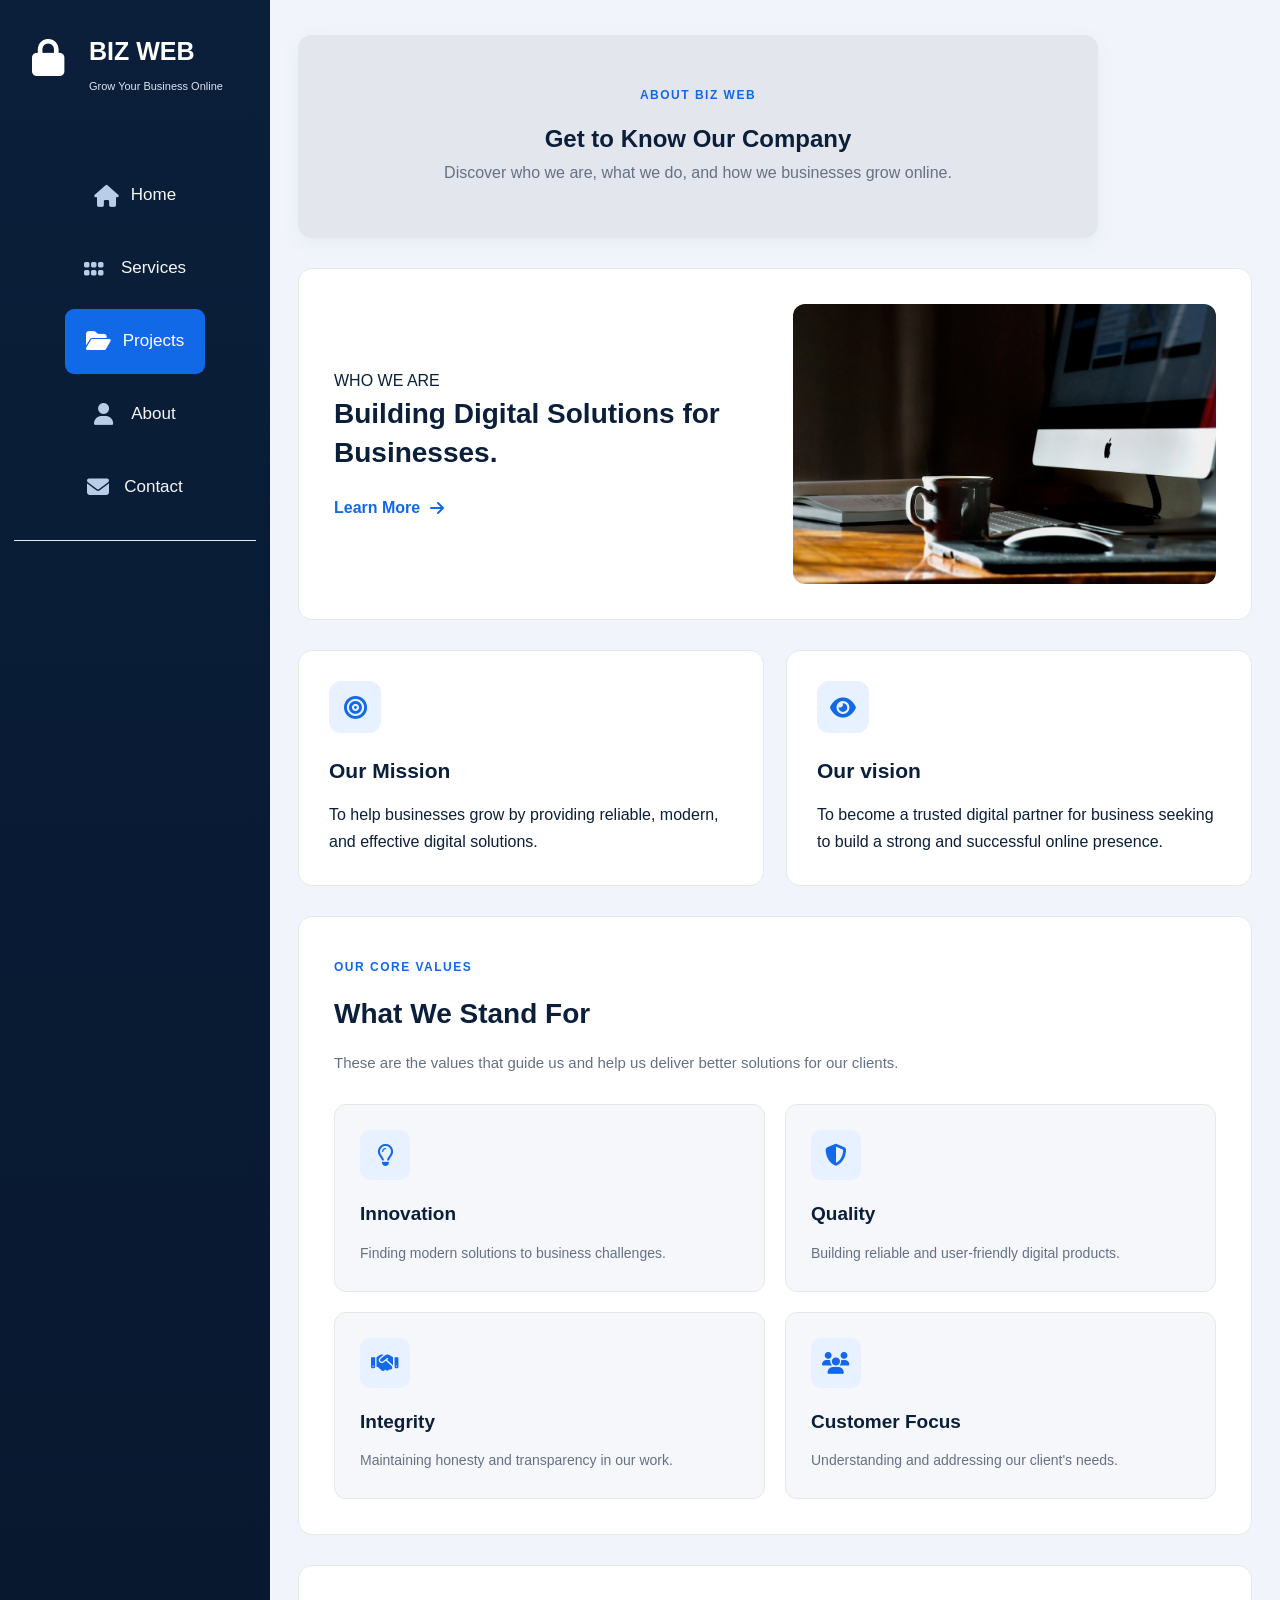
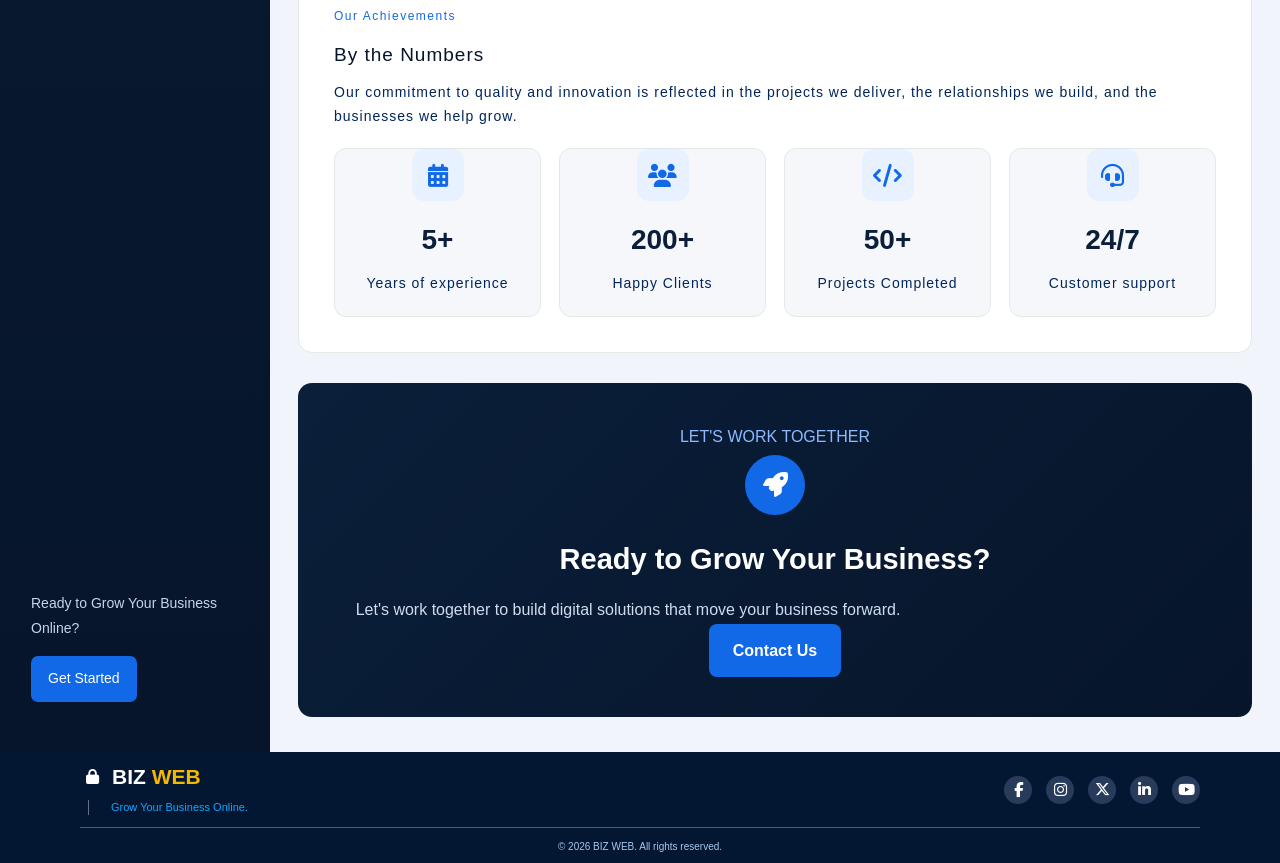
==== commit 7bd1ab21: "Update image source path in about.html" ====
--- a/about.html
+++ b/about.html
@@ -46,7 +46,7 @@
        <a href="services.html">Learn More <i class="fas fa-arrow-right"></i></a>
       </div>
       <div class="overview-image">
-       <img src="image/company-overview.jpg" alt="BIZ WEB Company Overview">
+       <img src="company-overview.jpg" alt="BIZ WEB Company Overview">
       </div>
      </section>
      <section id="featured-section">
